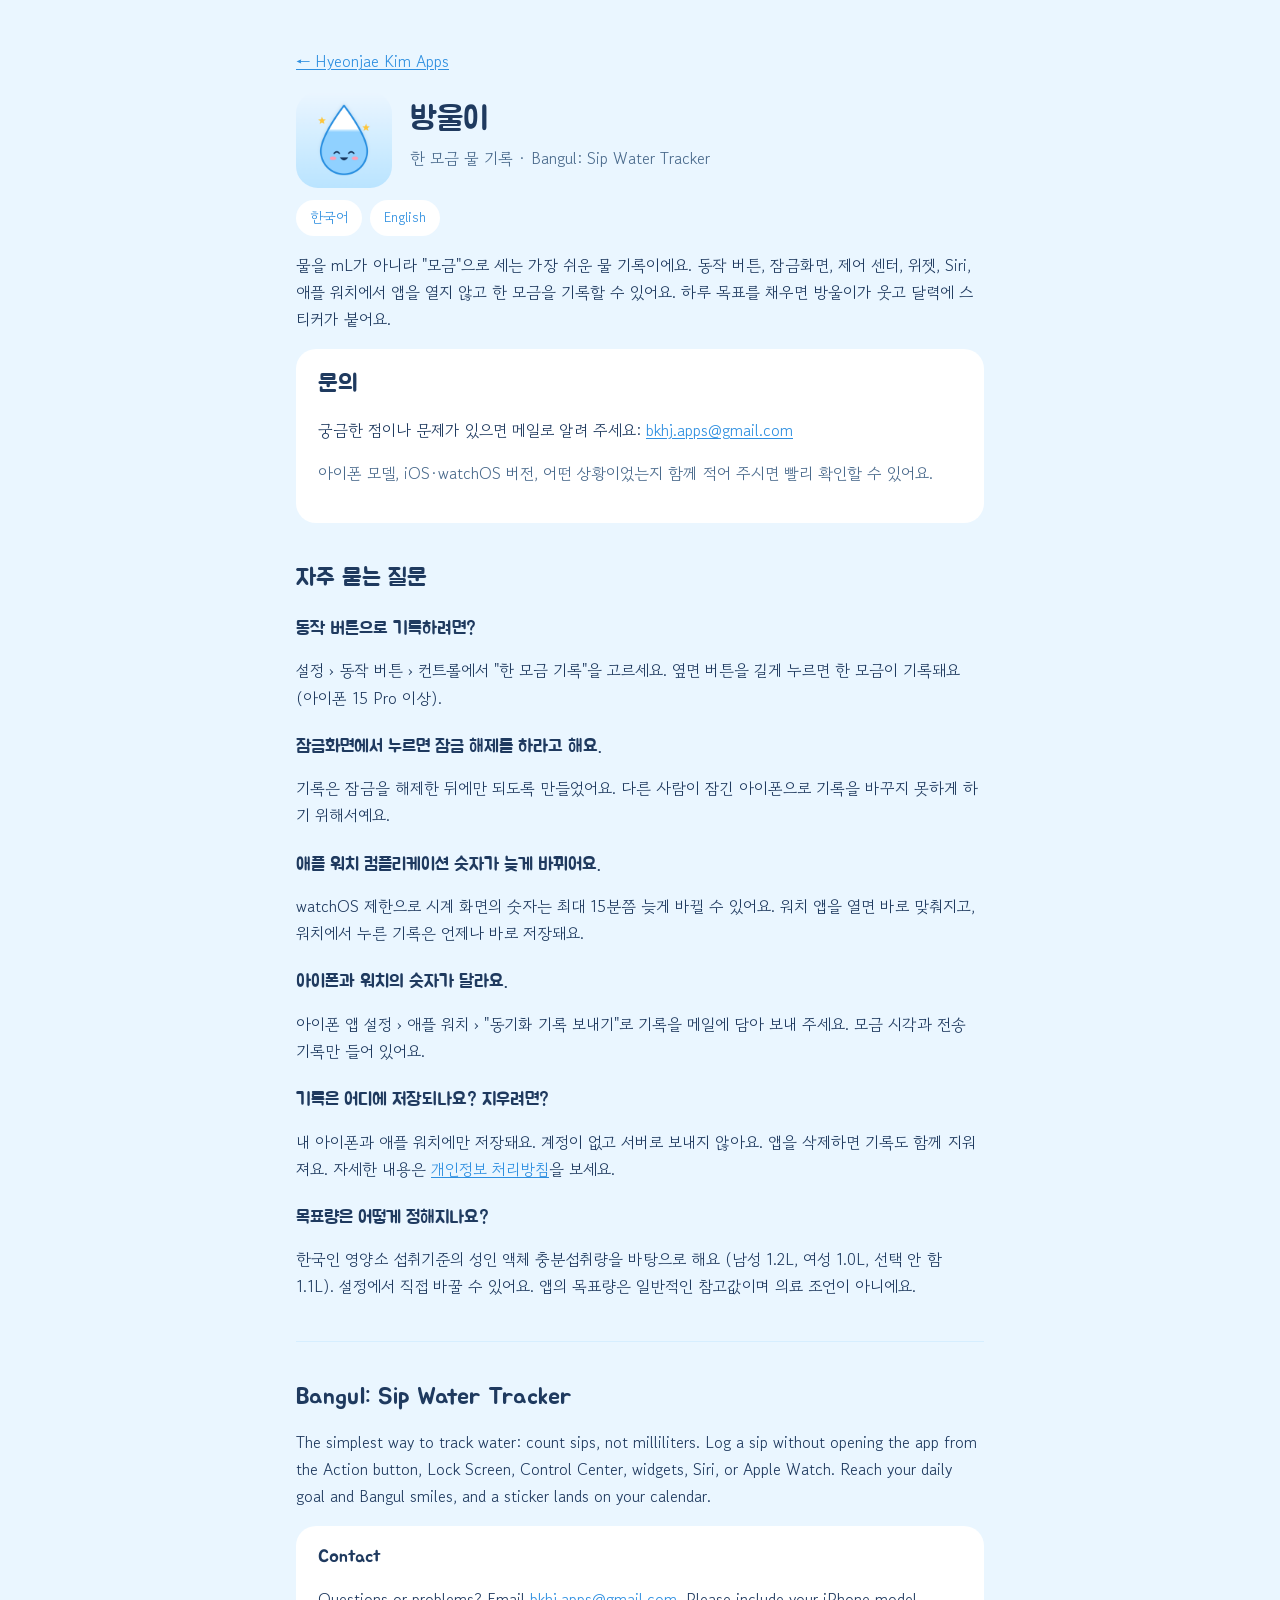
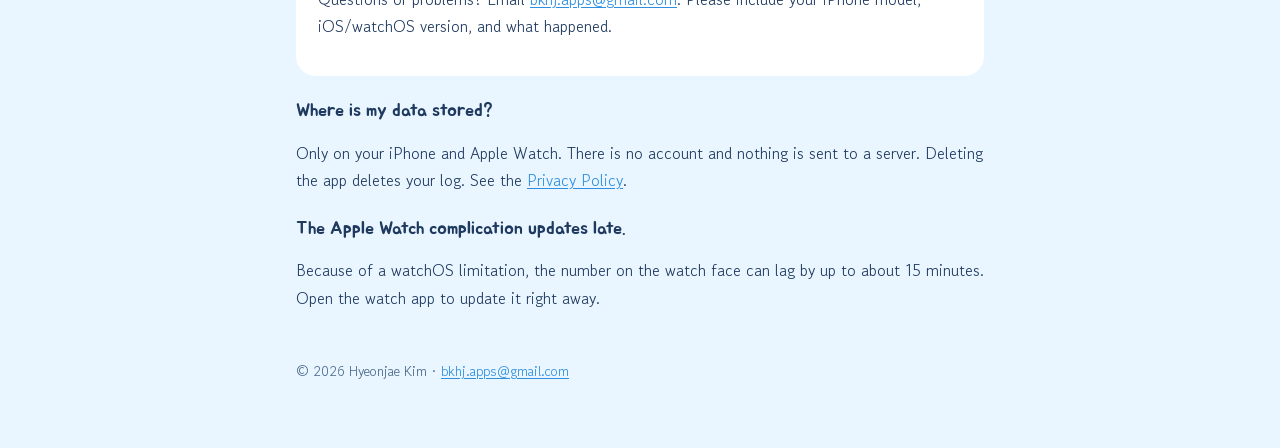
==== bangul/index.html @ 40ff2627 "방울이 지원 페이지와 개인정보 처리방침 Co-Authored-By: Claude Opus 5.5 <noreply@anthropic.com>" ====
<!doctype html>
<html lang="ko">
<head>
<meta charset="utf-8">
<meta name="viewport" content="width=device-width, initial-scale=1">
<title>방울이 · Bangul</title>
<link rel="icon" href="icon.png">
<link rel="preconnect" href="https://fonts.googleapis.com">
<link rel="preconnect" href="https://fonts.gstatic.com" crossorigin>
<link href="https://fonts.googleapis.com/css2?family=Gowun+Dodum&family=Jua&display=swap" rel="stylesheet">
<link rel="stylesheet" href="../assets/style.css">
</head>
<body>
<main>
<p><a href="../">← Hyeonjae Kim Apps</a></p>
<div class="hero">
  <img src="icon.png" alt="">
  <div>
    <h1>방울이</h1>
    <p class="sub">한 모금 물 기록 · Bangul: Sip Water Tracker</p>
  </div>
</div>
<div class="lang"><a href="#ko">한국어</a><a href="#en">English</a></div>

<section id="ko" lang="ko">
<p>물을 mL가 아니라 "모금"으로 세는 가장 쉬운 물 기록이에요. 동작 버튼, 잠금화면, 제어 센터, 위젯, Siri, 애플 워치에서 앱을 열지 않고 한 모금을 기록할 수 있어요. 하루 목표를 채우면 방울이가 웃고 달력에 스티커가 붙어요.</p>

<div class="card">
<h2 style="margin-top:0">문의</h2>
<p>궁금한 점이나 문제가 있으면 메일로 알려 주세요: <a href="mailto:bkhj.apps@gmail.com?subject=%EB%B0%A9%EC%9A%B8%EC%9D%B4%20%EB%AC%B8%EC%9D%98">bkhj.apps@gmail.com</a></p>
<p class="sub">아이폰 모델, iOS·watchOS 버전, 어떤 상황이었는지 함께 적어 주시면 빨리 확인할 수 있어요.</p>
</div>

<h2>자주 묻는 질문</h2>
<h3>동작 버튼으로 기록하려면?</h3>
<p>설정 › 동작 버튼 › 컨트롤에서 "한 모금 기록"을 고르세요. 옆면 버튼을 길게 누르면 한 모금이 기록돼요 (아이폰 15 Pro 이상).</p>
<h3>잠금화면에서 누르면 잠금 해제를 하라고 해요.</h3>
<p>기록은 잠금을 해제한 뒤에만 되도록 만들었어요. 다른 사람이 잠긴 아이폰으로 기록을 바꾸지 못하게 하기 위해서예요.</p>
<h3>애플 워치 컴플리케이션 숫자가 늦게 바뀌어요.</h3>
<p>watchOS 제한으로 시계 화면의 숫자는 최대 15분쯤 늦게 바뀔 수 있어요. 워치 앱을 열면 바로 맞춰지고, 워치에서 누른 기록은 언제나 바로 저장돼요.</p>
<h3>아이폰과 워치의 숫자가 달라요.</h3>
<p>아이폰 앱 설정 › 애플 워치 › "동기화 기록 보내기"로 기록을 메일에 담아 보내 주세요. 모금 시각과 전송 기록만 들어 있어요.</p>
<h3>기록은 어디에 저장되나요? 지우려면?</h3>
<p>내 아이폰과 애플 워치에만 저장돼요. 계정이 없고 서버로 보내지 않아요. 앱을 삭제하면 기록도 함께 지워져요. 자세한 내용은 <a href="privacy/">개인정보 처리방침</a>을 보세요.</p>
<h3>목표량은 어떻게 정해지나요?</h3>
<p>한국인 영양소 섭취기준의 성인 액체 충분섭취량을 바탕으로 해요 (남성 1.2L, 여성 1.0L, 선택 안 함 1.1L). 설정에서 직접 바꿀 수 있어요. 앱의 목표량은 일반적인 참고값이며 의료 조언이 아니에요.</p>
</section>

<hr>

<section id="en" lang="en">
<h2 style="margin-top:0">Bangul: Sip Water Tracker</h2>
<p>The simplest way to track water: count sips, not milliliters. Log a sip without opening the app from the Action button, Lock Screen, Control Center, widgets, Siri, or Apple Watch. Reach your daily goal and Bangul smiles, and a sticker lands on your calendar.</p>
<div class="card">
<h3 style="margin-top:0">Contact</h3>
<p>Questions or problems? Email <a href="mailto:bkhj.apps@gmail.com?subject=Bangul%20support">bkhj.apps@gmail.com</a>. Please include your iPhone model, iOS/watchOS version, and what happened.</p>
</div>
<h3>Where is my data stored?</h3>
<p>Only on your iPhone and Apple Watch. There is no account and nothing is sent to a server. Deleting the app deletes your log. See the <a href="privacy/#en">Privacy Policy</a>.</p>
<h3>The Apple Watch complication updates late.</h3>
<p>Because of a watchOS limitation, the number on the watch face can lag by up to about 15 minutes. Open the watch app to update it right away.</p>
</section>
<footer>© 2026 Hyeonjae Kim · <a href="mailto:bkhj.apps@gmail.com">bkhj.apps@gmail.com</a></footer>
</main>
</body>
</html>
---- assets/style.css ----
:root {
  --bg: #EAF6FF; --card: #FFFFFF; --ink: #1F3A5F; --ink2: #4A6A8C; --accent: #2E8FE0; --line: #D6EEFF;
  color-scheme: light dark;
}
@media (prefers-color-scheme: dark) {
  :root { --bg: #0F1E33; --card: #1A2E4A; --ink: #EAF4FF; --ink2: #A9C2DE; --accent: #3D9BEA; --line: #24456B; }
}
* { box-sizing: border-box; }
body {
  margin: 0; background: var(--bg); color: var(--ink);
  font: 16px/1.7 "Gowun Dodum", -apple-system, "Apple SD Gothic Neo", sans-serif;
}
main { max-width: 720px; margin: 0 auto; padding: 32px 16px 64px; }
h1, h2, h3, .jua { font-family: "Jua", -apple-system, sans-serif; font-weight: 400; line-height: 1.3; }
h1 { font-size: 32px; margin: 8px 0 4px; }
h2 { font-size: 24px; margin: 40px 0 12px; }
h3 { font-size: 18px; margin: 24px 0 6px; }
p, li { color: var(--ink); }
.sub { color: var(--ink2); margin: 0 0 16px; }
a { color: var(--accent); }
.card { background: var(--card); border-radius: 20px; padding: 20px 22px; margin: 16px 0; }
.app { display: flex; gap: 16px; align-items: center; text-decoration: none; color: inherit; }
.app img { width: 72px; height: 72px; border-radius: 16px; }
.hero { display: flex; gap: 18px; align-items: center; }
.hero img { width: 96px; height: 96px; border-radius: 22px; }
.lang { display: flex; gap: 8px; margin: 12px 0 0; }
.lang a { background: var(--card); padding: 6px 14px; border-radius: 999px; text-decoration: none; font-size: 14px; }
ul { padding-left: 22px; }
hr { border: 0; border-top: 1px solid var(--line); margin: 40px 0; }
footer { color: var(--ink2); font-size: 14px; margin-top: 48px; }
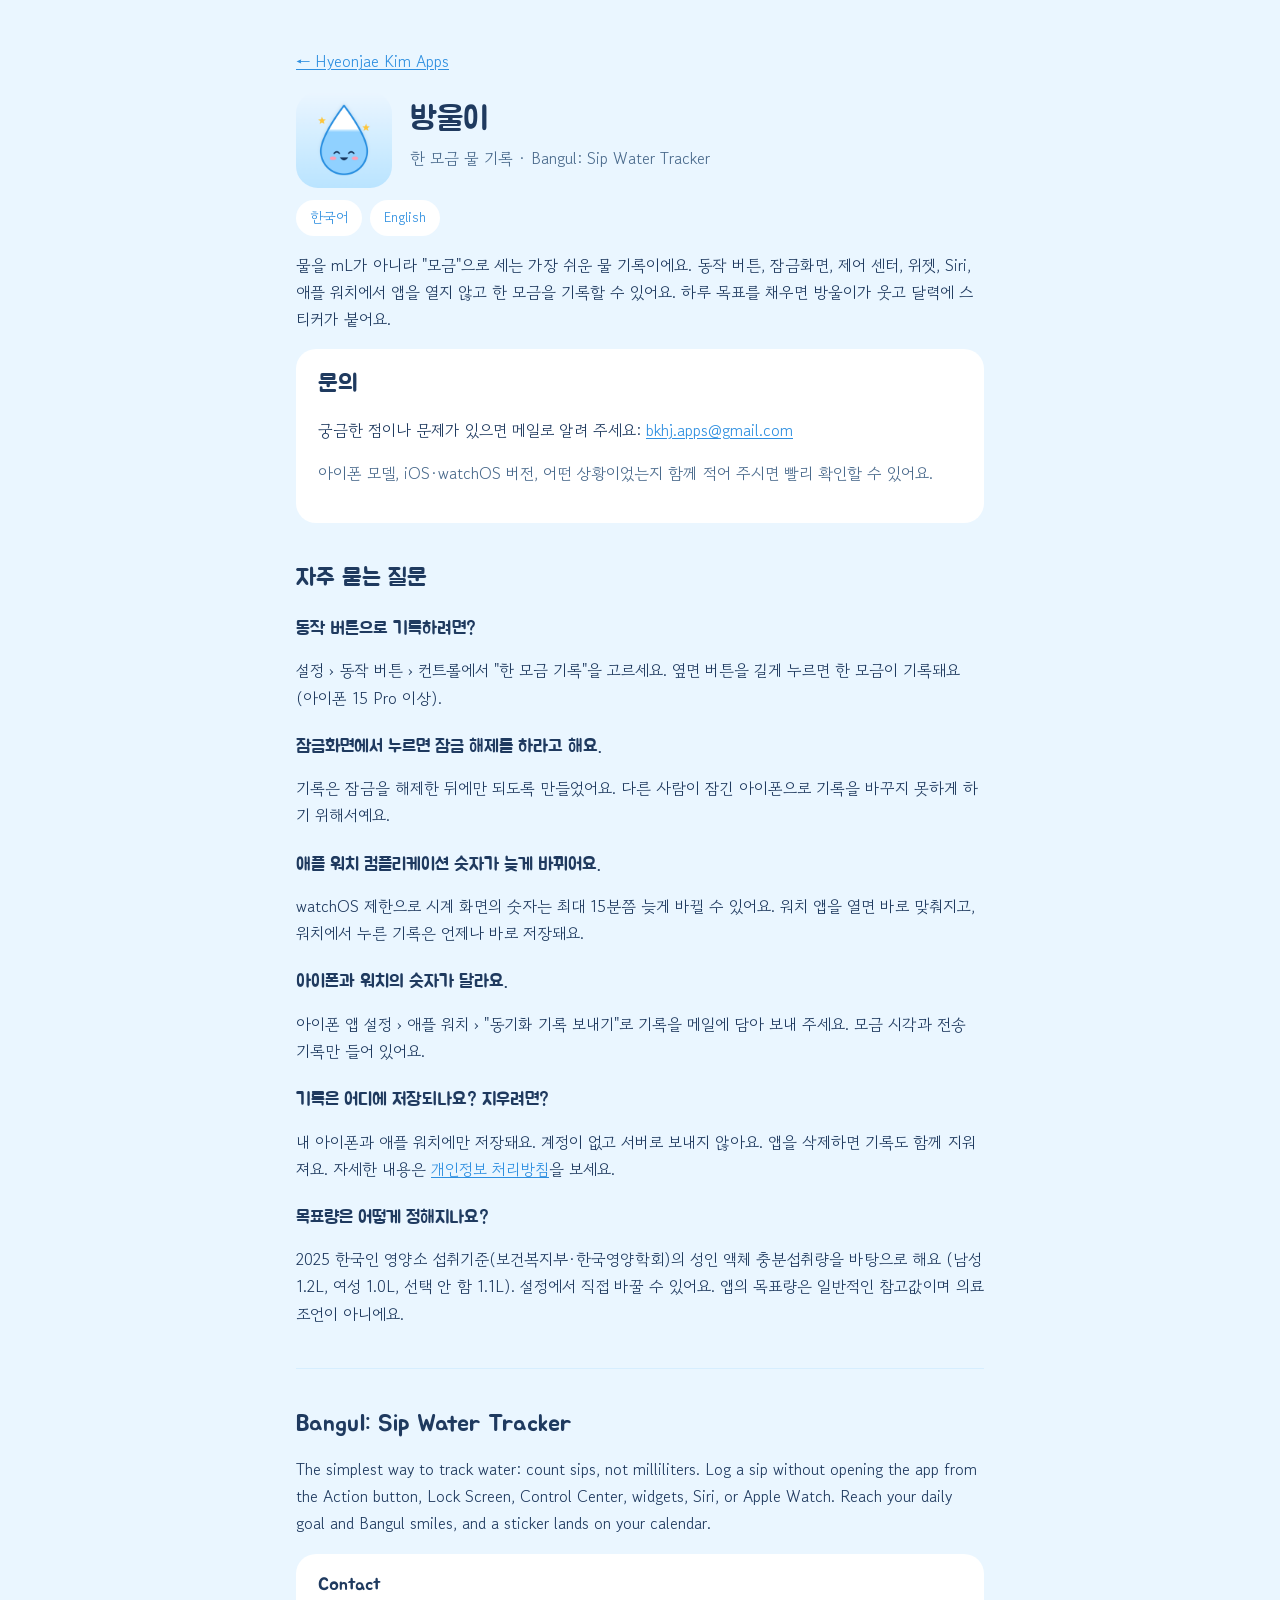
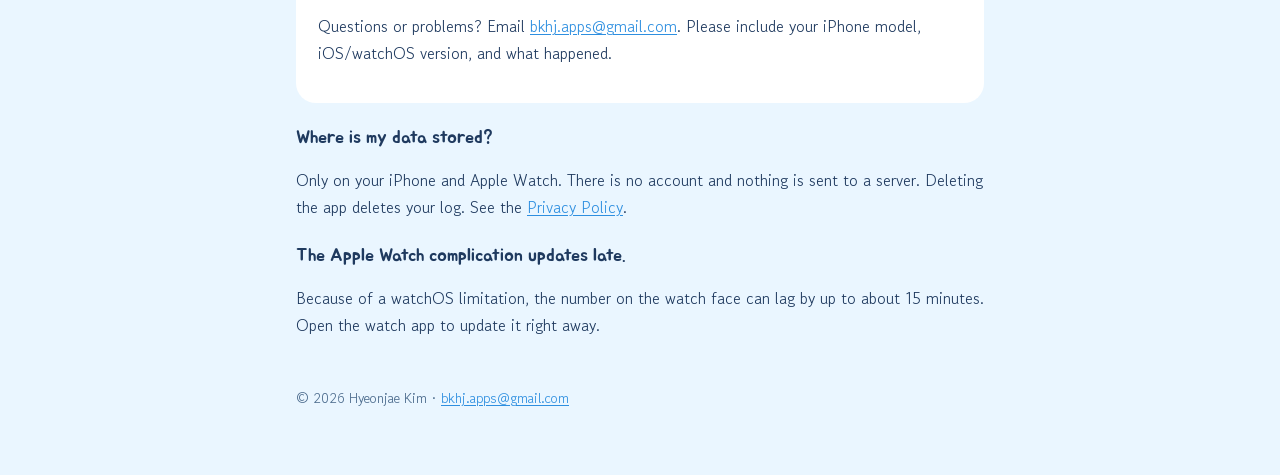
==== commit bf37ad93: "방울이 FAQ: 2025 한국인 영양소 섭취기준 출처 Co-Authored-By: Claude Opus 5.5 <noreply@anthropic.com>" ====
--- a/bangul/index.html
+++ b/bangul/index.html
@@ -43,7 +43,7 @@
 <h3>기록은 어디에 저장되나요? 지우려면?</h3>
 <p>내 아이폰과 애플 워치에만 저장돼요. 계정이 없고 서버로 보내지 않아요. 앱을 삭제하면 기록도 함께 지워져요. 자세한 내용은 <a href="privacy/">개인정보 처리방침</a>을 보세요.</p>
 <h3>목표량은 어떻게 정해지나요?</h3>
-<p>한국인 영양소 섭취기준의 성인 액체 충분섭취량을 바탕으로 해요 (남성 1.2L, 여성 1.0L, 선택 안 함 1.1L). 설정에서 직접 바꿀 수 있어요. 앱의 목표량은 일반적인 참고값이며 의료 조언이 아니에요.</p>
+<p>2025 한국인 영양소 섭취기준(보건복지부·한국영양학회)의 성인 액체 충분섭취량을 바탕으로 해요 (남성 1.2L, 여성 1.0L, 선택 안 함 1.1L). 설정에서 직접 바꿀 수 있어요. 앱의 목표량은 일반적인 참고값이며 의료 조언이 아니에요.</p>
 </section>
 
 <hr>
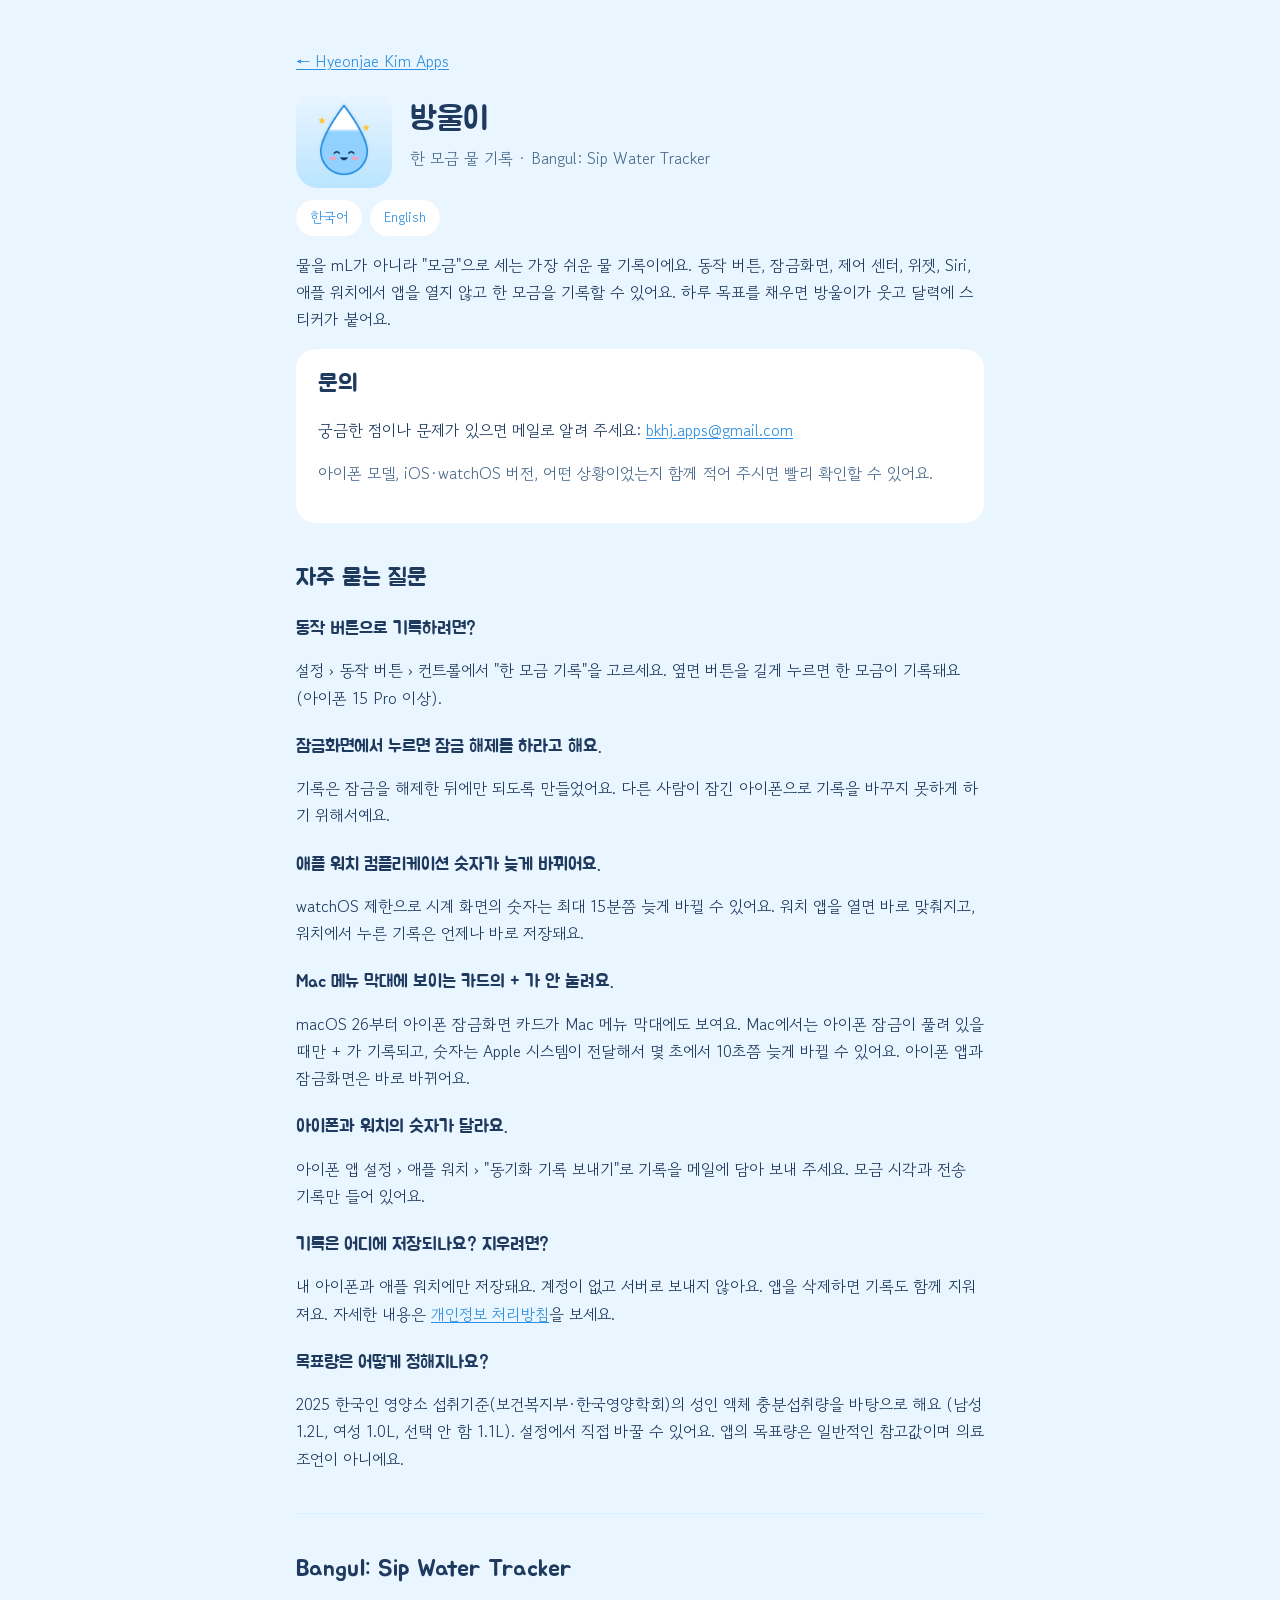
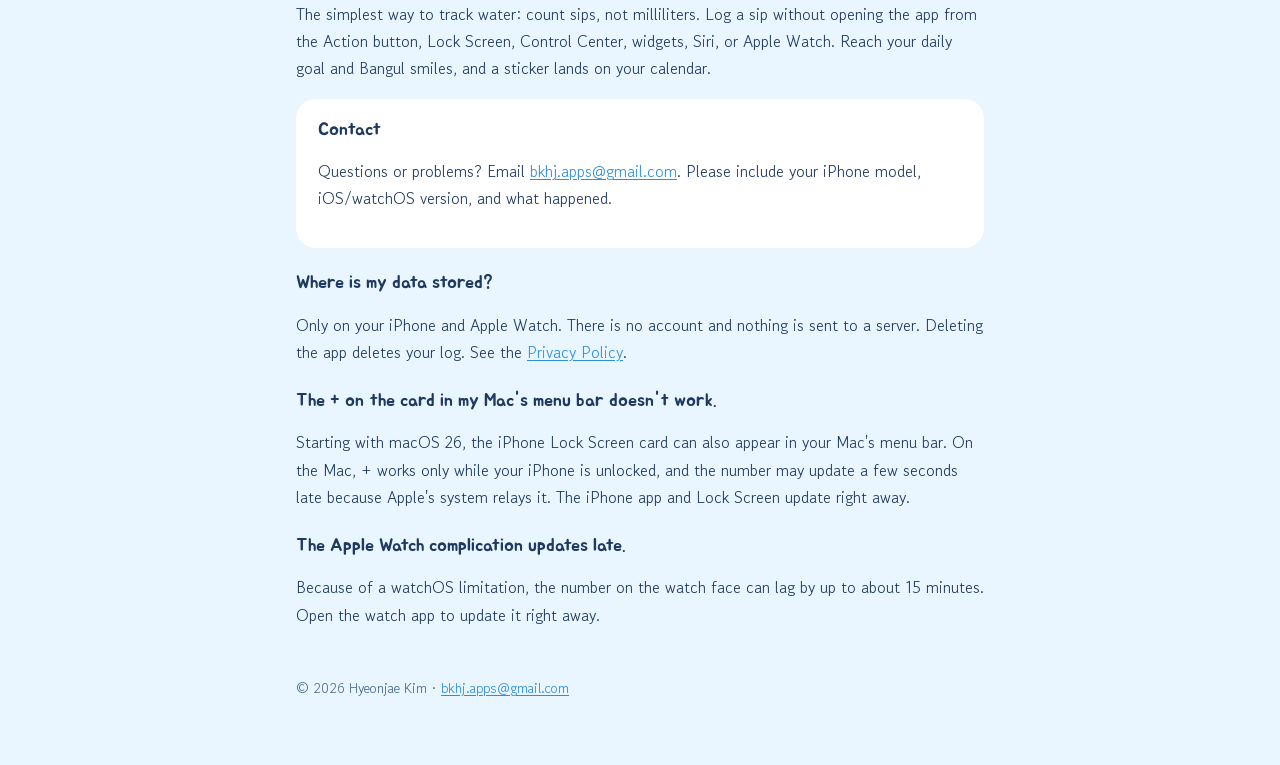
==== commit 6a47e460: "방울이 FAQ: Mac 메뉴 막대 카드 안내 Co-Authored-By: Claude Opus 5.5 <noreply@anthropic.com>" ====
--- a/bangul/index.html
+++ b/bangul/index.html
@@ -38,6 +38,8 @@
 <p>기록은 잠금을 해제한 뒤에만 되도록 만들었어요. 다른 사람이 잠긴 아이폰으로 기록을 바꾸지 못하게 하기 위해서예요.</p>
 <h3>애플 워치 컴플리케이션 숫자가 늦게 바뀌어요.</h3>
 <p>watchOS 제한으로 시계 화면의 숫자는 최대 15분쯤 늦게 바뀔 수 있어요. 워치 앱을 열면 바로 맞춰지고, 워치에서 누른 기록은 언제나 바로 저장돼요.</p>
+<h3>Mac 메뉴 막대에 보이는 카드의 + 가 안 눌려요.</h3>
+<p>macOS 26부터 아이폰 잠금화면 카드가 Mac 메뉴 막대에도 보여요. Mac에서는 아이폰 잠금이 풀려 있을 때만 + 가 기록되고, 숫자는 Apple 시스템이 전달해서 몇 초에서 10초쯤 늦게 바뀔 수 있어요. 아이폰 앱과 잠금화면은 바로 바뀌어요.</p>
 <h3>아이폰과 워치의 숫자가 달라요.</h3>
 <p>아이폰 앱 설정 › 애플 워치 › "동기화 기록 보내기"로 기록을 메일에 담아 보내 주세요. 모금 시각과 전송 기록만 들어 있어요.</p>
 <h3>기록은 어디에 저장되나요? 지우려면?</h3>
@@ -57,6 +59,8 @@
 </div>
 <h3>Where is my data stored?</h3>
 <p>Only on your iPhone and Apple Watch. There is no account and nothing is sent to a server. Deleting the app deletes your log. See the <a href="privacy/#en">Privacy Policy</a>.</p>
+<h3>The + on the card in my Mac's menu bar doesn't work.</h3>
+<p>Starting with macOS 26, the iPhone Lock Screen card can also appear in your Mac's menu bar. On the Mac, + works only while your iPhone is unlocked, and the number may update a few seconds late because Apple's system relays it. The iPhone app and Lock Screen update right away.</p>
 <h3>The Apple Watch complication updates late.</h3>
 <p>Because of a watchOS limitation, the number on the watch face can lag by up to about 15 minutes. Open the watch app to update it right away.</p>
 </section>
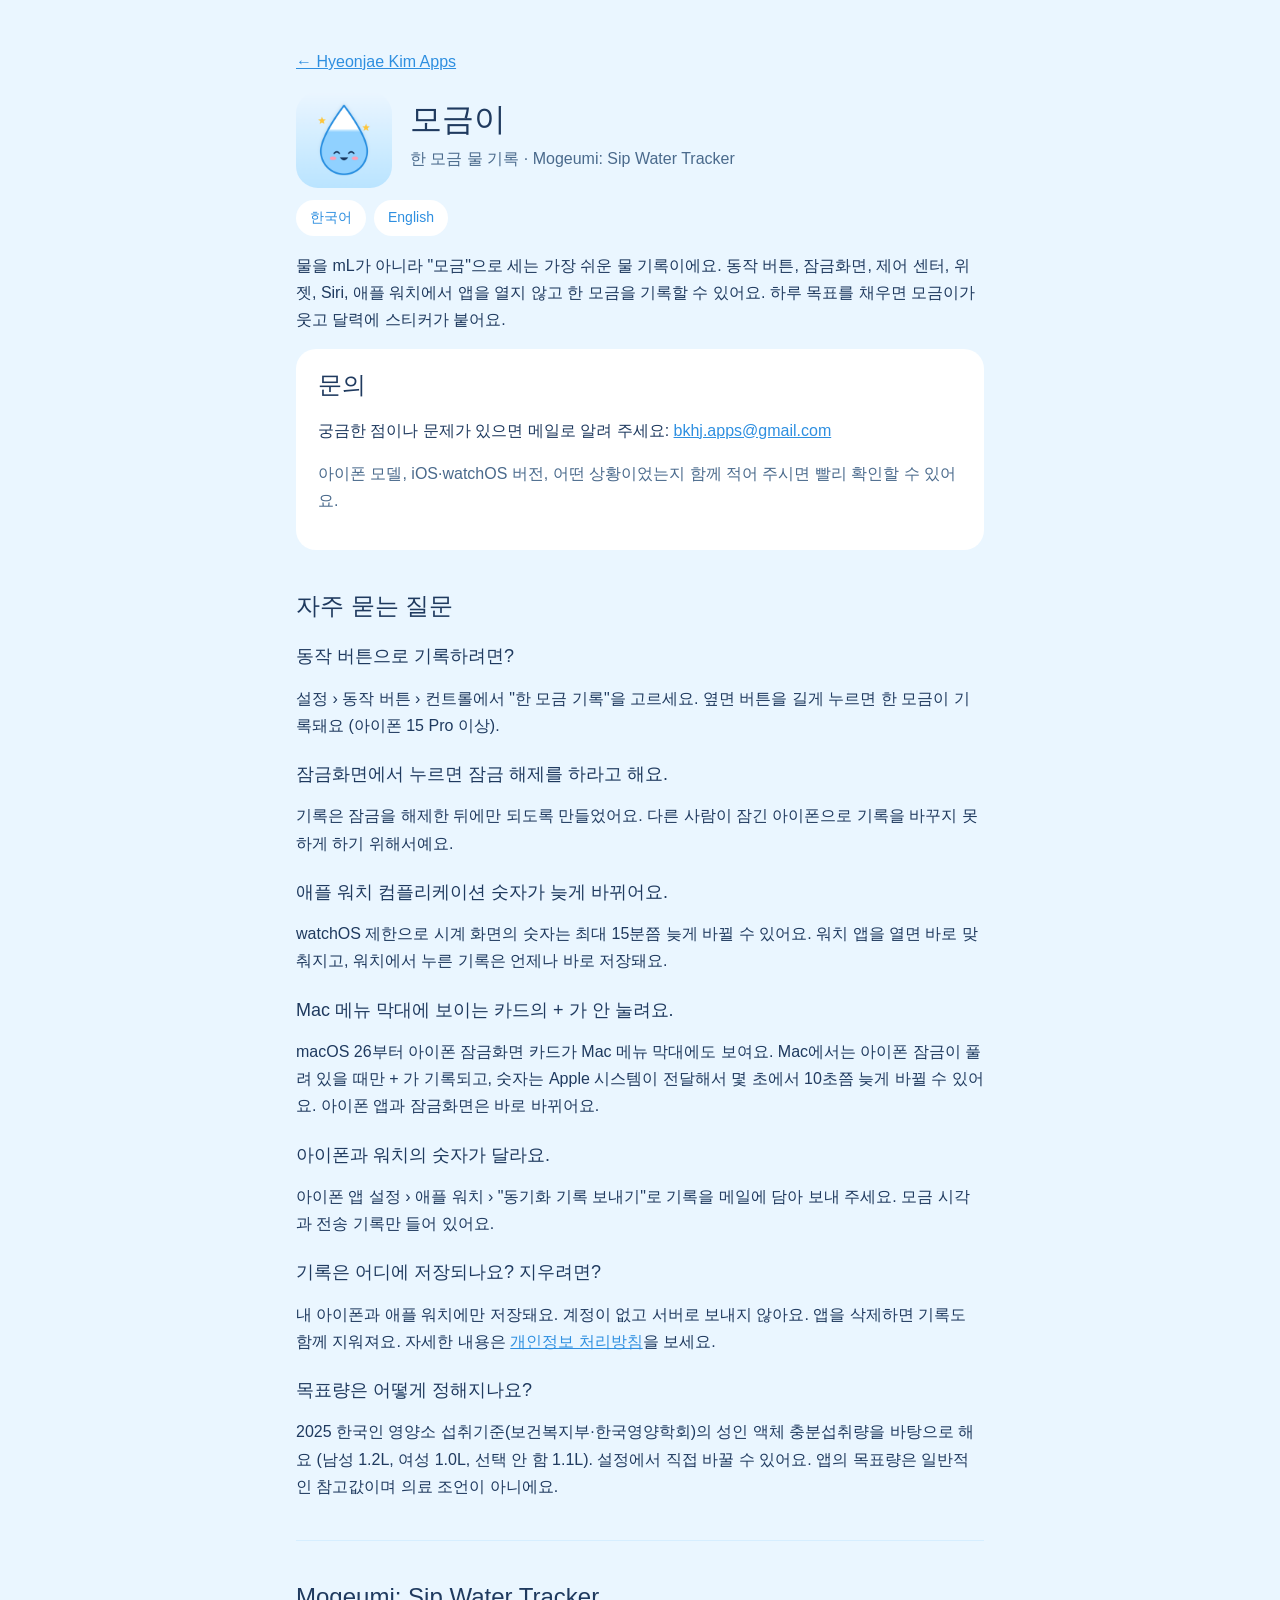
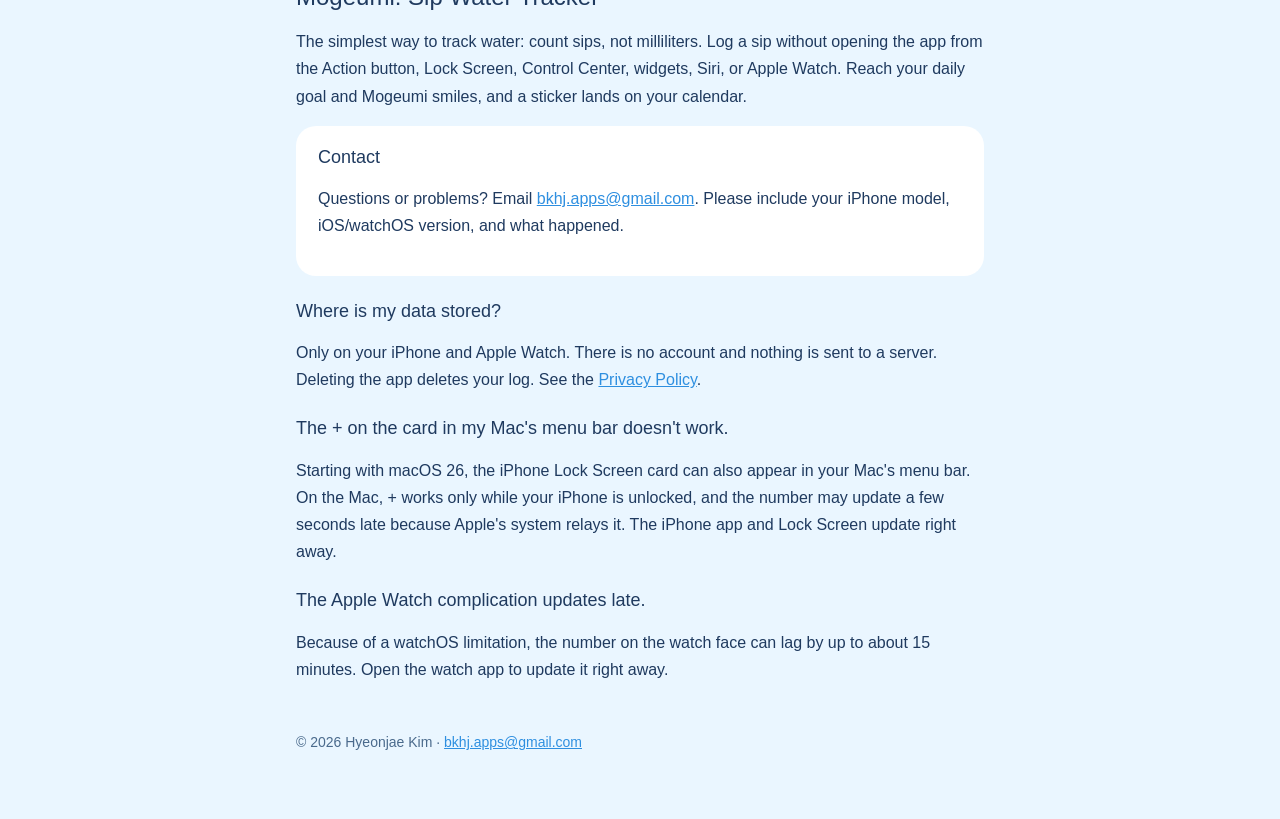
==== commit 8492f374: "앱 이름 모금이 / Mogeumi로 변경, 옛 bangul 주소는 새 주소로 Co-Authored-By: Claude Opus 5.5 <noreply@anthropic.com>" ====
--- a/bangul/index.html
+++ b/bangul/index.html
@@ -1,70 +1,6 @@
 <!doctype html>
-<html lang="ko">
-<head>
-<meta charset="utf-8">
-<meta name="viewport" content="width=device-width, initial-scale=1">
-<title>방울이 · Bangul</title>
-<link rel="icon" href="icon.png">
-<link rel="preconnect" href="https://fonts.googleapis.com">
-<link rel="preconnect" href="https://fonts.gstatic.com" crossorigin>
-<link href="https://fonts.googleapis.com/css2?family=Gowun+Dodum&family=Jua&display=swap" rel="stylesheet">
-<link rel="stylesheet" href="../assets/style.css">
-</head>
-<body>
-<main>
-<p><a href="../">← Hyeonjae Kim Apps</a></p>
-<div class="hero">
-  <img src="icon.png" alt="">
-  <div>
-    <h1>방울이</h1>
-    <p class="sub">한 모금 물 기록 · Bangul: Sip Water Tracker</p>
-  </div>
-</div>
-<div class="lang"><a href="#ko">한국어</a><a href="#en">English</a></div>
-
-<section id="ko" lang="ko">
-<p>물을 mL가 아니라 "모금"으로 세는 가장 쉬운 물 기록이에요. 동작 버튼, 잠금화면, 제어 센터, 위젯, Siri, 애플 워치에서 앱을 열지 않고 한 모금을 기록할 수 있어요. 하루 목표를 채우면 방울이가 웃고 달력에 스티커가 붙어요.</p>
-
-<div class="card">
-<h2 style="margin-top:0">문의</h2>
-<p>궁금한 점이나 문제가 있으면 메일로 알려 주세요: <a href="mailto:bkhj.apps@gmail.com?subject=%EB%B0%A9%EC%9A%B8%EC%9D%B4%20%EB%AC%B8%EC%9D%98">bkhj.apps@gmail.com</a></p>
-<p class="sub">아이폰 모델, iOS·watchOS 버전, 어떤 상황이었는지 함께 적어 주시면 빨리 확인할 수 있어요.</p>
-</div>
-
-<h2>자주 묻는 질문</h2>
-<h3>동작 버튼으로 기록하려면?</h3>
-<p>설정 › 동작 버튼 › 컨트롤에서 "한 모금 기록"을 고르세요. 옆면 버튼을 길게 누르면 한 모금이 기록돼요 (아이폰 15 Pro 이상).</p>
-<h3>잠금화면에서 누르면 잠금 해제를 하라고 해요.</h3>
-<p>기록은 잠금을 해제한 뒤에만 되도록 만들었어요. 다른 사람이 잠긴 아이폰으로 기록을 바꾸지 못하게 하기 위해서예요.</p>
-<h3>애플 워치 컴플리케이션 숫자가 늦게 바뀌어요.</h3>
-<p>watchOS 제한으로 시계 화면의 숫자는 최대 15분쯤 늦게 바뀔 수 있어요. 워치 앱을 열면 바로 맞춰지고, 워치에서 누른 기록은 언제나 바로 저장돼요.</p>
-<h3>Mac 메뉴 막대에 보이는 카드의 + 가 안 눌려요.</h3>
-<p>macOS 26부터 아이폰 잠금화면 카드가 Mac 메뉴 막대에도 보여요. Mac에서는 아이폰 잠금이 풀려 있을 때만 + 가 기록되고, 숫자는 Apple 시스템이 전달해서 몇 초에서 10초쯤 늦게 바뀔 수 있어요. 아이폰 앱과 잠금화면은 바로 바뀌어요.</p>
-<h3>아이폰과 워치의 숫자가 달라요.</h3>
-<p>아이폰 앱 설정 › 애플 워치 › "동기화 기록 보내기"로 기록을 메일에 담아 보내 주세요. 모금 시각과 전송 기록만 들어 있어요.</p>
-<h3>기록은 어디에 저장되나요? 지우려면?</h3>
-<p>내 아이폰과 애플 워치에만 저장돼요. 계정이 없고 서버로 보내지 않아요. 앱을 삭제하면 기록도 함께 지워져요. 자세한 내용은 <a href="privacy/">개인정보 처리방침</a>을 보세요.</p>
-<h3>목표량은 어떻게 정해지나요?</h3>
-<p>2025 한국인 영양소 섭취기준(보건복지부·한국영양학회)의 성인 액체 충분섭취량을 바탕으로 해요 (남성 1.2L, 여성 1.0L, 선택 안 함 1.1L). 설정에서 직접 바꿀 수 있어요. 앱의 목표량은 일반적인 참고값이며 의료 조언이 아니에요.</p>
-</section>
-
-<hr>
-
-<section id="en" lang="en">
-<h2 style="margin-top:0">Bangul: Sip Water Tracker</h2>
-<p>The simplest way to track water: count sips, not milliliters. Log a sip without opening the app from the Action button, Lock Screen, Control Center, widgets, Siri, or Apple Watch. Reach your daily goal and Bangul smiles, and a sticker lands on your calendar.</p>
-<div class="card">
-<h3 style="margin-top:0">Contact</h3>
-<p>Questions or problems? Email <a href="mailto:bkhj.apps@gmail.com?subject=Bangul%20support">bkhj.apps@gmail.com</a>. Please include your iPhone model, iOS/watchOS version, and what happened.</p>
-</div>
-<h3>Where is my data stored?</h3>
-<p>Only on your iPhone and Apple Watch. There is no account and nothing is sent to a server. Deleting the app deletes your log. See the <a href="privacy/#en">Privacy Policy</a>.</p>
-<h3>The + on the card in my Mac's menu bar doesn't work.</h3>
-<p>Starting with macOS 26, the iPhone Lock Screen card can also appear in your Mac's menu bar. On the Mac, + works only while your iPhone is unlocked, and the number may update a few seconds late because Apple's system relays it. The iPhone app and Lock Screen update right away.</p>
-<h3>The Apple Watch complication updates late.</h3>
-<p>Because of a watchOS limitation, the number on the watch face can lag by up to about 15 minutes. Open the watch app to update it right away.</p>
-</section>
-<footer>© 2026 Hyeonjae Kim · <a href="mailto:bkhj.apps@gmail.com">bkhj.apps@gmail.com</a></footer>
-</main>
-</body>
-</html>
+<html lang="ko"><head><meta charset="utf-8"><meta name="viewport" content="width=device-width, initial-scale=1">
+<title>모금이 · Mogeumi</title>
+<meta http-equiv="refresh" content="0; url=https://bk1004.github.io/apps/mogeumi/">
+<link rel="canonical" href="https://bk1004.github.io/apps/mogeumi/">
+</head><body><p><a href="https://bk1004.github.io/apps/mogeumi/">모금이 · Mogeumi</a></p></body></html>
